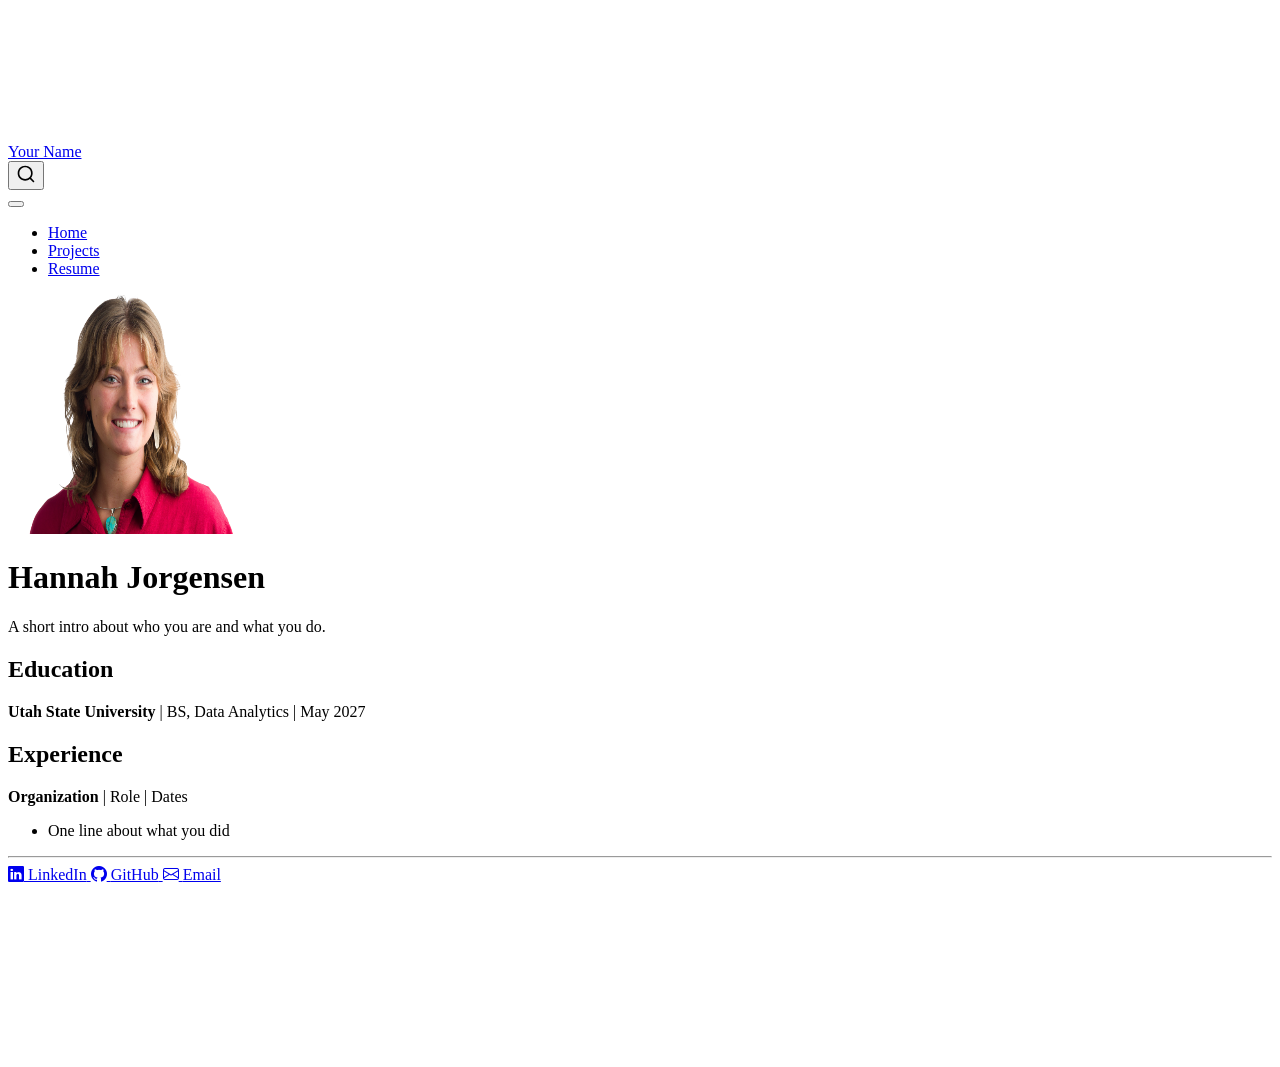
==== index.html @ 8a7c5dea "Built site for gh-pages" ====
<!DOCTYPE html>
<html xmlns="http://www.w3.org/1999/xhtml" lang="en" xml:lang="en"><head>

<meta charset="utf-8">
<meta name="generator" content="quarto-1.10.19">

<meta name="viewport" content="width=device-width, initial-scale=1.0, user-scalable=yes">


<title>Hannah Jorgensen – Your Name</title>
<style>
/* Default styles provided by pandoc.
** See https://pandoc.org/MANUAL.html#variables-for-html for config info.
*/
span.smallcaps{font-variant: small-caps;}
div.columns{display: flex; gap: 1.5em;}
div.column{flex: auto;}
@media screen {
div.columns{gap: min(4vw, 1.5em);}
div.column{overflow-x: auto;}
}
div.hanging-indent{margin-left: 1.5em; text-indent: -1.5em;}
ul.task-list{list-style: none;}
ul.task-list li input[type="checkbox"] {
  width: 0.8em;
  margin: 0 0.8em 0.2em -1em; /* quarto-specific, see https://github.com/quarto-dev/quarto-cli/issues/4556 */ 
  vertical-align: middle;
}
</style>


<script src="site_libs/quarto-nav/quarto-nav.js"></script>
<script src="site_libs/quarto-nav/headroom.min.js"></script>
<script src="site_libs/clipboard/clipboard.min.js"></script>
<script src="site_libs/quarto-search/autocomplete.umd.js"></script>
<script src="site_libs/quarto-search/fuse.min.js"></script>
<script src="site_libs/quarto-search/quarto-search.js"></script>
<meta name="quarto:offset" content="./">
<script src="site_libs/quarto-html/quarto.js" type="module"></script>
<script src="site_libs/quarto-html/tabsets/tabsets.js" type="module"></script>
<script src="site_libs/quarto-html/popper.min.js"></script>
<script src="site_libs/quarto-html/tippy.umd.min.js"></script>
<link href="site_libs/quarto-html/tippy.css" rel="stylesheet">
<link href="site_libs/quarto-html/quarto-syntax-highlighting-bf27225e3a48a9273f3daa8f8e829971.css" rel="stylesheet" id="quarto-text-highlighting-styles">
<script src="site_libs/bootstrap/bootstrap.min.js"></script>
<link href="site_libs/bootstrap/bootstrap-icons.css" rel="stylesheet">
<link href="site_libs/bootstrap/bootstrap-445b8638c3d06994fee0907d791121c4.min.css" rel="stylesheet" append-hash="true" id="quarto-bootstrap" data-mode="light">
<script id="quarto-search-options" type="application/json">{
  "location": "navbar",
  "copy-button": false,
  "collapse-after": 3,
  "panel-placement": "end",
  "type": "overlay",
  "limit": 50,
  "keyboard-shortcut": [
    "f",
    "/",
    "s"
  ],
  "show-item-context": false,
  "language": {
    "search-no-results-text": "No results",
    "search-matching-documents-text": "matching documents",
    "search-copy-link-title": "Copy link to search",
    "search-hide-matches-text": "Hide additional matches",
    "search-more-match-text": "more match in this document",
    "search-more-matches-text": "more matches in this document",
    "search-clear-button-title": "Clear",
    "search-text-placeholder": "",
    "search-detached-cancel-button-title": "Cancel",
    "search-submit-button-title": "Submit",
    "search-label": "Search"
  }
}</script>


<link rel="stylesheet" href="styles.css">
</head>

<body class="nav-fixed fullcontent quarto-light">

<div id="quarto-search-results"></div>
  <header id="quarto-header" class="headroom fixed-top">
    <nav class="navbar navbar-expand-lg " data-bs-theme="dark">
      <div class="navbar-container container-fluid">
      <div class="navbar-brand-container mx-auto">
    <a class="navbar-brand" href="./index.html">
    <span class="navbar-title">Your Name</span>
    </a>
  </div>
            <div id="quarto-search" class="" title="Search"></div>
          <button class="navbar-toggler" type="button" data-bs-toggle="collapse" data-bs-target="#navbarCollapse" aria-controls="navbarCollapse" role="menu" aria-expanded="false" aria-label="Toggle navigation" onclick="if (window.quartoToggleHeadroom) { window.quartoToggleHeadroom(); }">
  <span class="navbar-toggler-icon"></span>
</button>
          <div class="collapse navbar-collapse" id="navbarCollapse">
            <ul class="navbar-nav navbar-nav-scroll me-auto">
  <li class="nav-item">
    <a class="nav-link active" href="./index.html" aria-current="page"> 
<span class="menu-text">Home</span></a>
  </li>  
  <li class="nav-item">
    <a class="nav-link" href="./projects.html"> 
<span class="menu-text">Projects</span></a>
  </li>  
  <li class="nav-item">
    <a class="nav-link" href="./resume.html"> 
<span class="menu-text">Resume</span></a>
  </li>  
</ul>
          </div> <!-- /navcollapse -->
            <div class="quarto-navbar-tools">
</div>
      </div> <!-- /container-fluid -->
    </nav>
</header>
<!-- content -->
<div id="quarto-content" class="quarto-container page-columns page-rows-contents page-layout-article page-navbar">
<!-- sidebar -->
<!-- margin-sidebar -->
    
<!-- main -->
<div class="quarto-about-jolla">
  <img src="profile.jpg" class="about-image
  round " style="height: 15em; width: 15em;">
 <header id="title-block-header" class="quarto-title-block default">
<div class="quarto-title">
<h1 class="title">Hannah Jorgensen</h1>
</div>
<div class="quarto-title-meta">
  </div>
</header><main class="content" id="quarto-document-content">
<p>A short intro about who you are and what you do.</p>
<section id="education" class="level2">
<h2 data-anchor-id="education">Education</h2>
<p><strong>Utah State University</strong> | BS, Data Analytics | May 2027</p>
</section>
<section id="experience" class="level2">
<h2 data-anchor-id="experience">Experience</h2>
<p><strong>Organization</strong> | Role | Dates</p>
<ul>
<li>One line about what you did</li>
</ul>


</section>
</main> 
  <hr class="about-sep">
   <div class="about-links">
  <a href="/www.linkedin.com/in/hannah-jorg" class="about-link" rel="" target="">
    <i class="bi bi-linkedin"></i>
     <span class="about-link-text">LinkedIn</span>
  </a>
  <a href="https://github.com" class="about-link" rel="" target="">
    <i class="bi bi-github"></i>
     <span class="about-link-text">GitHub</span>
  </a>
  <a href="/hannahleejorgy@gmail.com" class="about-link" rel="" target="">
    <i class="bi bi-envelope"></i>
     <span class="about-link-text">Email</span>
  </a>
</div>
</div>
 <!-- /main -->
<script id="quarto-html-after-body" type="application/javascript">
  window.document.addEventListener("DOMContentLoaded", function (event) {
    const isCodeAnnotation = (el) => {
      for (const clz of el.classList) {
        if (clz.startsWith('code-annotation-')) {                     
          return true;
        }
      }
      return false;
    }
    const onCopySuccess = function(e) {
      // button target
      const button = e.trigger;
      // don't keep focus
      button.blur();
      // flash "checked"
      button.classList.add('code-copy-button-checked');
      var currentTitle = button.getAttribute("title");
      button.setAttribute("title", "Copied!");
      let tooltip;
      if (window.bootstrap) {
        button.setAttribute("data-bs-toggle", "tooltip");
        button.setAttribute("data-bs-placement", "left");
        button.setAttribute("data-bs-title", "Copied!");
        tooltip = new bootstrap.Tooltip(button, 
          { trigger: "manual", 
            customClass: "code-copy-button-tooltip",
            offset: [0, -8]});
        tooltip.show();    
      }
      setTimeout(function() {
        if (tooltip) {
          tooltip.hide();
          button.removeAttribute("data-bs-title");
          button.removeAttribute("data-bs-toggle");
          button.removeAttribute("data-bs-placement");
        }
        button.setAttribute("title", currentTitle);
        button.classList.remove('code-copy-button-checked');
      }, 1000);
      // clear code selection
      e.clearSelection();
    }
    const getTextToCopy = function(trigger) {
      const outerScaffold = trigger.parentElement.cloneNode(true);
      const codeEl = outerScaffold.querySelector('code');
      for (const childEl of codeEl.children) {
        if (isCodeAnnotation(childEl)) {
          childEl.remove();
        }
      }
      return codeEl.innerText;
    }
    const clipboard = new window.ClipboardJS('.code-copy-button:not([data-in-quarto-modal])', {
      text: getTextToCopy
    });
    clipboard.on('success', onCopySuccess);
    if (window.document.getElementById('quarto-embedded-source-code-modal')) {
      const clipboardModal = new window.ClipboardJS('.code-copy-button[data-in-quarto-modal]', {
        text: getTextToCopy,
        container: window.document.getElementById('quarto-embedded-source-code-modal')
      });
      clipboardModal.on('success', onCopySuccess);
    }
      var localhostRegex = new RegExp(/^(?:http|https):\/\/localhost\:?[0-9]*\//);
      var mailtoRegex = new RegExp(/^mailto:/);
        var filterRegex = new RegExp('/' + window.location.host + '/');
      var isInternal = (href) => {
          return filterRegex.test(href) || localhostRegex.test(href) || mailtoRegex.test(href);
      }
      // Inspect non-navigation links and adorn them if external
     var links = window.document.querySelectorAll('a[href]:not(.nav-link):not(.navbar-brand):not(.toc-action):not(.sidebar-link):not(.sidebar-item-toggle):not(.pagination-link):not(.no-external):not([aria-hidden]):not(.dropdown-item):not(.quarto-navigation-tool):not(.about-link)');
      for (var i=0; i<links.length; i++) {
        const link = links[i];
        if (!isInternal(link.href)) {
          // undo the damage that might have been done by quarto-nav.js in the case of
          // links that we want to consider external
          if (link.dataset.originalHref !== undefined) {
            link.href = link.dataset.originalHref;
          }
        }
      }
    function tippyHover(el, contentFn, onTriggerFn, onUntriggerFn) {
      const config = {
        allowHTML: true,
        maxWidth: 500,
        delay: 100,
        arrow: false,
        appendTo: function(el) {
            return el.parentElement;
        },
        interactive: true,
        interactiveBorder: 10,
        theme: 'quarto',
        placement: 'bottom-start',
      };
      if (contentFn) {
        config.content = contentFn;
      }
      if (onTriggerFn) {
        config.onTrigger = onTriggerFn;
      }
      if (onUntriggerFn) {
        config.onUntrigger = onUntriggerFn;
      }
      window.tippy(el, config); 
    }
    const noterefs = window.document.querySelectorAll('a[role="doc-noteref"]');
    for (var i=0; i<noterefs.length; i++) {
      const ref = noterefs[i];
      tippyHover(ref, function() {
        // use id or data attribute instead here
        let href = ref.getAttribute('data-footnote-href') || ref.getAttribute('href');
        try { href = new URL(href).hash; } catch {}
        const id = href.replace(/^#\/?/, "");
        const note = window.document.getElementById(id);
        if (note) {
          return note.innerHTML;
        } else {
          return "";
        }
      });
    }
    const xrefs = window.document.querySelectorAll('a.quarto-xref');
    const processXRef = (id, note) => {
      // Strip column container classes
      const stripColumnClz = (el) => {
        el.classList.remove("page-full", "page-columns");
        if (el.children) {
          for (const child of el.children) {
            stripColumnClz(child);
          }
        }
      }
      stripColumnClz(note)
      if (id === null || id.startsWith('sec-')) {
        // Special case sections, only their first couple elements
        const container = document.createElement("div");
        if (note.children && note.children.length > 2) {
          container.appendChild(note.children[0].cloneNode(true));
          for (let i = 1; i < note.children.length; i++) {
            const child = note.children[i];
            if (child.tagName === "P" && child.innerText === "") {
              continue;
            } else {
              container.appendChild(child.cloneNode(true));
              break;
            }
          }
          if (window.Quarto?.typesetMath) {
            window.Quarto.typesetMath(container);
          }
          return container.innerHTML
        } else {
          if (window.Quarto?.typesetMath) {
            window.Quarto.typesetMath(note);
          }
          return note.innerHTML;
        }
      } else {
        // Remove any anchor links if they are present
        const anchorLink = note.querySelector('a.anchorjs-link');
        if (anchorLink) {
          anchorLink.remove();
        }
        if (window.Quarto?.typesetMath) {
          window.Quarto.typesetMath(note);
        }
        if (note.classList.contains("callout")) {
          return note.outerHTML;
        } else {
          return note.innerHTML;
        }
      }
    }
    for (var i=0; i<xrefs.length; i++) {
      const xref = xrefs[i];
      tippyHover(xref, undefined, function(instance) {
        instance.disable();
        let url = xref.getAttribute('href');
        let hash = undefined; 
        if (url.startsWith('#')) {
          hash = url;
        } else {
          try { hash = new URL(url).hash; } catch {}
        }
        if (hash) {
          const id = hash.replace(/^#\/?/, "");
          const note = window.document.getElementById(id);
          if (note !== null) {
            try {
              const html = processXRef(id, note.cloneNode(true));
              instance.setContent(html);
            } finally {
              instance.enable();
              instance.show();
            }
          } else {
            // See if we can fetch this
            fetch(url.split('#')[0])
            .then(res => res.text())
            .then(html => {
              const parser = new DOMParser();
              const htmlDoc = parser.parseFromString(html, "text/html");
              const note = htmlDoc.getElementById(id);
              if (note !== null) {
                const html = processXRef(id, note);
                instance.setContent(html);
              } 
            }).finally(() => {
              instance.enable();
              instance.show();
            });
          }
        } else {
          // See if we can fetch a full url (with no hash to target)
          // This is a special case and we should probably do some content thinning / targeting
          fetch(url)
          .then(res => res.text())
          .then(html => {
            const parser = new DOMParser();
            const htmlDoc = parser.parseFromString(html, "text/html");
            const note = htmlDoc.querySelector('main.content');
            if (note !== null) {
              // This should only happen for chapter cross references
              // (since there is no id in the URL)
              // remove the first header
              if (note.children.length > 0 && note.children[0].tagName === "HEADER") {
                note.children[0].remove();
              }
              const html = processXRef(null, note);
              instance.setContent(html);
            } 
          }).finally(() => {
            instance.enable();
            instance.show();
          });
        }
      }, function(instance) {
      });
    }
        let selectedAnnoteEl;
        const selectorForAnnotation = ( cell, annotation) => {
          let cellAttr = 'data-code-cell="' + cell + '"';
          let lineAttr = 'data-code-annotation="' +  annotation + '"';
          const selector = 'span[' + cellAttr + '][' + lineAttr + ']';
          return selector;
        }
        const selectCodeLines = (annoteEl) => {
          const doc = window.document;
          const targetCell = annoteEl.getAttribute("data-target-cell");
          const targetAnnotation = annoteEl.getAttribute("data-target-annotation");
          const annoteSpan = window.document.querySelector(selectorForAnnotation(targetCell, targetAnnotation));
          const lines = annoteSpan.getAttribute("data-code-lines").split(",");
          const lineIds = lines.map((line) => {
            return targetCell + "-" + line;
          })
          let top = null;
          let height = null;
          let parent = null;
          if (lineIds.length > 0) {
              //compute the position of the single el (top and bottom and make a div)
              const el = window.document.getElementById(lineIds[0]);
              top = el.offsetTop;
              height = el.offsetHeight;
              parent = el.parentElement.parentElement;
            if (lineIds.length > 1) {
              const lastEl = window.document.getElementById(lineIds[lineIds.length - 1]);
              const bottom = lastEl.offsetTop + lastEl.offsetHeight;
              height = bottom - top;
            }
            if (top !== null && height !== null && parent !== null) {
              // cook up a div (if necessary) and position it 
              let div = window.document.getElementById("code-annotation-line-highlight");
              if (div === null) {
                div = window.document.createElement("div");
                div.setAttribute("id", "code-annotation-line-highlight");
                div.style.position = 'absolute';
                parent.appendChild(div);
              }
              div.style.top = top - 2 + "px";
              div.style.height = height + 4 + "px";
              div.style.left = 0;
              let gutterDiv = window.document.getElementById("code-annotation-line-highlight-gutter");
              if (gutterDiv === null) {
                gutterDiv = window.document.createElement("div");
                gutterDiv.setAttribute("id", "code-annotation-line-highlight-gutter");
                gutterDiv.style.position = 'absolute';
                const codeCell = window.document.getElementById(targetCell);
                const gutter = codeCell.querySelector('.code-annotation-gutter');
                gutter.appendChild(gutterDiv);
              }
              gutterDiv.style.top = top - 2 + "px";
              gutterDiv.style.height = height + 4 + "px";
            }
            selectedAnnoteEl = annoteEl;
          }
        };
        const unselectCodeLines = () => {
          const elementsIds = ["code-annotation-line-highlight", "code-annotation-line-highlight-gutter"];
          elementsIds.forEach((elId) => {
            const div = window.document.getElementById(elId);
            if (div) {
              div.remove();
            }
          });
          selectedAnnoteEl = undefined;
        };
          // Handle positioning of the toggle
      window.addEventListener(
        "resize",
        throttle(() => {
          elRect = undefined;
          if (selectedAnnoteEl) {
            selectCodeLines(selectedAnnoteEl);
          }
        }, 10)
      );
      function throttle(fn, ms) {
      let throttle = false;
      let timer;
        return (...args) => {
          if(!throttle) { // first call gets through
              fn.apply(this, args);
              throttle = true;
          } else { // all the others get throttled
              if(timer) clearTimeout(timer); // cancel #2
              timer = setTimeout(() => {
                fn.apply(this, args);
                timer = throttle = false;
              }, ms);
          }
        };
      }
        // Attach click handler to the DT
        const annoteDls = window.document.querySelectorAll('dt[data-target-cell]');
        for (const annoteDlNode of annoteDls) {
          annoteDlNode.addEventListener('click', (event) => {
            const clickedEl = event.target;
            if (clickedEl !== selectedAnnoteEl) {
              unselectCodeLines();
              const activeEl = window.document.querySelector('dt[data-target-cell].code-annotation-active');
              if (activeEl) {
                activeEl.classList.remove('code-annotation-active');
              }
              selectCodeLines(clickedEl);
              clickedEl.classList.add('code-annotation-active');
            } else {
              // Unselect the line
              unselectCodeLines();
              clickedEl.classList.remove('code-annotation-active');
            }
          });
        }
    const findCites = (el) => {
      const parentEl = el.parentElement;
      if (parentEl) {
        const cites = parentEl.dataset.cites;
        if (cites) {
          return {
            el,
            cites: cites.split(' ')
          };
        } else {
          return findCites(el.parentElement)
        }
      } else {
        return undefined;
      }
    };
    var bibliorefs = window.document.querySelectorAll('a[role="doc-biblioref"]');
    for (var i=0; i<bibliorefs.length; i++) {
      const ref = bibliorefs[i];
      const citeInfo = findCites(ref);
      if (citeInfo) {
        tippyHover(citeInfo.el, function() {
          var popup = window.document.createElement('div');
          citeInfo.cites.forEach(function(cite) {
            var citeDiv = window.document.createElement('div');
            citeDiv.classList.add('hanging-indent');
            citeDiv.classList.add('csl-entry');
            var biblioDiv = window.document.getElementById('ref-' + cite);
            if (biblioDiv) {
              citeDiv.innerHTML = biblioDiv.innerHTML;
            }
            popup.appendChild(citeDiv);
          });
          return popup.innerHTML;
        });
      }
    }
  });
  </script>
</div> <!-- /content -->




</body></html>
---- site_libs/quarto-html/tippy.css ----
.tippy-box[data-animation=fade][data-state=hidden]{opacity:0}[data-tippy-root]{max-width:calc(100vw - 10px)}.tippy-box{position:relative;background-color:#333;color:#fff;border-radius:4px;font-size:14px;line-height:1.4;white-space:normal;outline:0;transition-property:transform,visibility,opacity}.tippy-box[data-placement^=top]>.tippy-arrow{bottom:0}.tippy-box[data-placement^=top]>.tippy-arrow:before{bottom:-7px;left:0;border-width:8px 8px 0;border-top-color:initial;transform-origin:center top}.tippy-box[data-placement^=bottom]>.tippy-arrow{top:0}.tippy-box[data-placement^=bottom]>.tippy-arrow:before{top:-7px;left:0;border-width:0 8px 8px;border-bottom-color:initial;transform-origin:center bottom}.tippy-box[data-placement^=left]>.tippy-arrow{right:0}.tippy-box[data-placement^=left]>.tippy-arrow:before{border-width:8px 0 8px 8px;border-left-color:initial;right:-7px;transform-origin:center left}.tippy-box[data-placement^=right]>.tippy-arrow{left:0}.tippy-box[data-placement^=right]>.tippy-arrow:before{left:-7px;border-width:8px 8px 8px 0;border-right-color:initial;transform-origin:center right}.tippy-box[data-inertia][data-state=visible]{transition-timing-function:cubic-bezier(.54,1.5,.38,1.11)}.tippy-arrow{width:16px;height:16px;color:#333}.tippy-arrow:before{content:"";position:absolute;border-color:transparent;border-style:solid}.tippy-content{position:relative;padding:5px 9px;z-index:1}
---- site_libs/quarto-html/quarto-syntax-highlighting-bf27225e3a48a9273f3daa8f8e829971.css ----
/* quarto syntax highlight colors */
:root {
  --quarto-hl-ot-color: #003B4F;
  --quarto-hl-at-color: #657422;
  --quarto-hl-ss-color: #20794D;
  --quarto-hl-an-color: #5E5E5E;
  --quarto-hl-fu-color: #4758AB;
  --quarto-hl-st-color: #20794D;
  --quarto-hl-cf-color: #003B4F;
  --quarto-hl-op-color: #5E5E5E;
  --quarto-hl-er-color: #AD0000;
  --quarto-hl-bn-color: #AD0000;
  --quarto-hl-al-color: #AD0000;
  --quarto-hl-va-color: #111111;
  --quarto-hl-bu-color: inherit;
  --quarto-hl-ex-color: inherit;
  --quarto-hl-pp-color: #AD0000;
  --quarto-hl-in-color: #5E5E5E;
  --quarto-hl-vs-color: #20794D;
  --quarto-hl-wa-color: #5E5E5E;
  --quarto-hl-do-color: #5E5E5E;
  --quarto-hl-im-color: #00769E;
  --quarto-hl-ch-color: #20794D;
  --quarto-hl-dt-color: #AD0000;
  --quarto-hl-fl-color: #AD0000;
  --quarto-hl-co-color: #5E5E5E;
  --quarto-hl-cv-color: #5E5E5E;
  --quarto-hl-cn-color: #8f5902;
  --quarto-hl-sc-color: #5E5E5E;
  --quarto-hl-dv-color: #AD0000;
  --quarto-hl-kw-color: #003B4F;
}

/* other quarto variables */
:root {
  --quarto-font-monospace: SFMono-Regular, Menlo, Monaco, Consolas, "Liberation Mono", "Courier New", monospace;
}

/* syntax highlight based on Pandoc's rules */
pre > code.sourceCode > span {
  color: #003B4F;
}

code.sourceCode > span {
  color: #003B4F;
}

div.sourceCode,
div.sourceCode pre.sourceCode {
  color: #003B4F;
}

/* Normal */
code span {
  color: #003B4F;
}

/* Alert */
code span.al {
  color: #AD0000;
  font-style: inherit;
}

/* Annotation */
code span.an {
  color: #5E5E5E;
  font-style: inherit;
}

/* Attribute */
code span.at {
  color: #657422;
  font-style: inherit;
}

/* BaseN */
code span.bn {
  color: #AD0000;
  font-style: inherit;
}

/* BuiltIn */
code span.bu {
  font-style: inherit;
}

/* ControlFlow */
code span.cf {
  color: #003B4F;
  font-weight: bold;
  font-style: inherit;
}

/* Char */
code span.ch {
  color: #20794D;
  font-style: inherit;
}

/* Constant */
code span.cn {
  color: #8f5902;
  font-style: inherit;
}

/* Comment */
code span.co {
  color: #5E5E5E;
  font-style: inherit;
}

/* CommentVar */
code span.cv {
  color: #5E5E5E;
  font-style: italic;
}

/* Documentation */
code span.do {
  color: #5E5E5E;
  font-style: italic;
}

/* DataType */
code span.dt {
  color: #AD0000;
  font-style: inherit;
}

/* DecVal */
code span.dv {
  color: #AD0000;
  font-style: inherit;
}

/* Error */
code span.er {
  color: #AD0000;
  font-style: inherit;
}

/* Extension */
code span.ex {
  font-style: inherit;
}

/* Float */
code span.fl {
  color: #AD0000;
  font-style: inherit;
}

/* Function */
code span.fu {
  color: #4758AB;
  font-style: inherit;
}

/* Import */
code span.im {
  color: #00769E;
  font-style: inherit;
}

/* Information */
code span.in {
  color: #5E5E5E;
  font-style: inherit;
}

/* Keyword */
code span.kw {
  color: #003B4F;
  font-weight: bold;
  font-style: inherit;
}

/* Operator */
code span.op {
  color: #5E5E5E;
  font-style: inherit;
}

/* Other */
code span.ot {
  color: #003B4F;
  font-style: inherit;
}

/* Preprocessor */
code span.pp {
  color: #AD0000;
  font-style: inherit;
}

/* SpecialChar */
code span.sc {
  color: #5E5E5E;
  font-style: inherit;
}

/* SpecialString */
code span.ss {
  color: #20794D;
  font-style: inherit;
}

/* String */
code span.st {
  color: #20794D;
  font-style: inherit;
}

/* Variable */
code span.va {
  color: #111111;
  font-style: inherit;
}

/* VerbatimString */
code span.vs {
  color: #20794D;
  font-style: inherit;
}

/* Warning */
code span.wa {
  color: #5E5E5E;
  font-style: italic;
}

.prevent-inlining {
  content: "</";
}

/*# sourceMappingURL=8be38f48d34c45af72792cbd699585e7.css.map */
---- styles.css ----
/* Your custom styles go here. Example: */

/* h2 { color: #2c3e50; } */
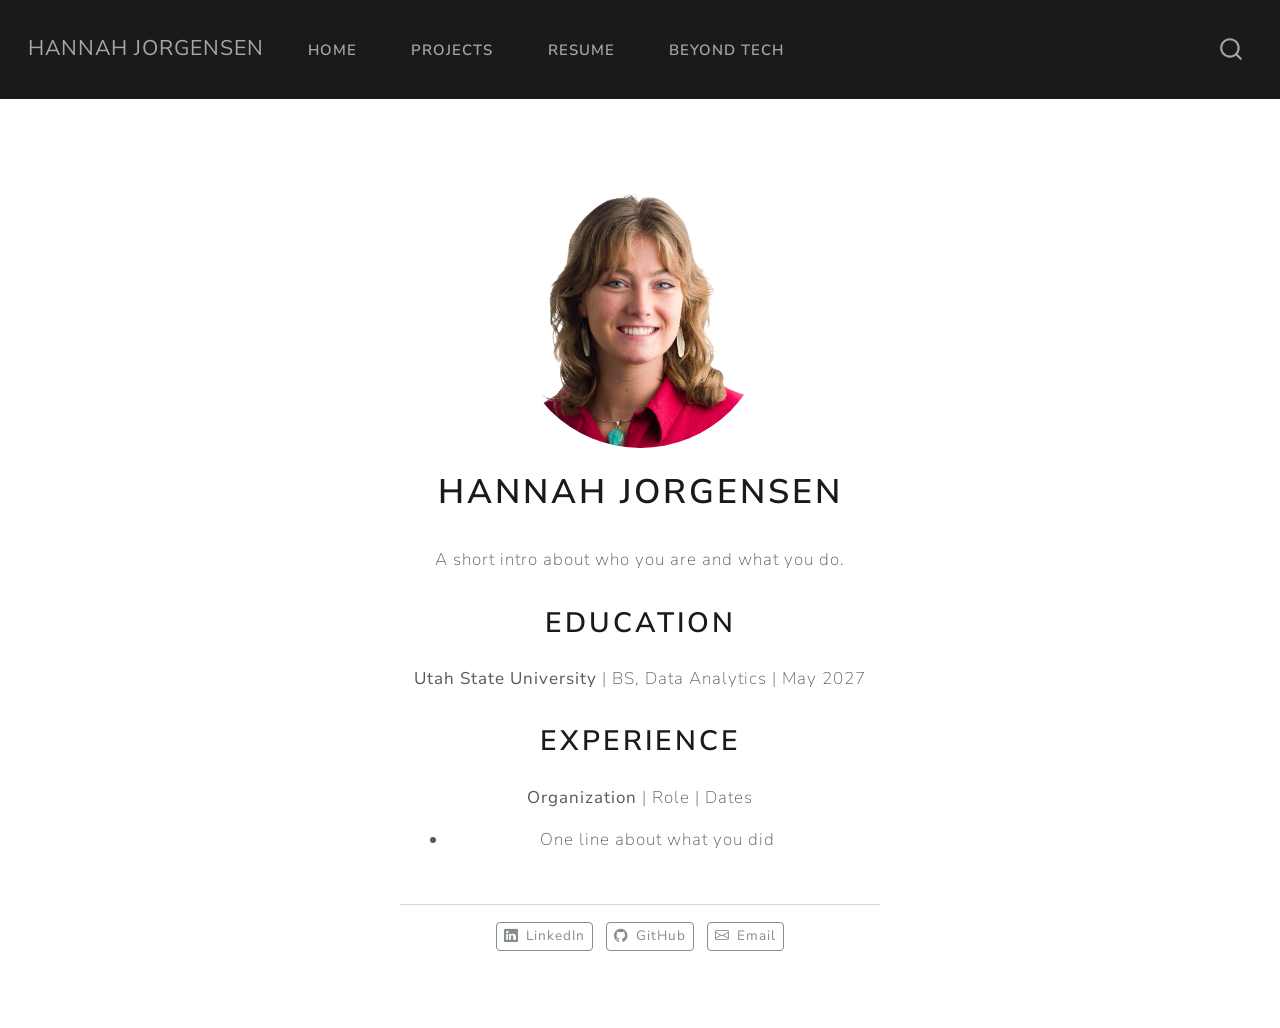
==== commit c505da48: "Built site for gh-pages" ====
--- a/index.html
+++ b/index.html
@@ -7,7 +7,7 @@
 <meta name="viewport" content="width=device-width, initial-scale=1.0, user-scalable=yes">
 
 
-<title>Hannah Jorgensen – Your Name</title>
+<title>Hannah Jorgensen</title>
 <style>
 /* Default styles provided by pandoc.
 ** See https://pandoc.org/MANUAL.html#variables-for-html for config info.
@@ -44,7 +44,7 @@
 <link href="site_libs/quarto-html/quarto-syntax-highlighting-bf27225e3a48a9273f3daa8f8e829971.css" rel="stylesheet" id="quarto-text-highlighting-styles">
 <script src="site_libs/bootstrap/bootstrap.min.js"></script>
 <link href="site_libs/bootstrap/bootstrap-icons.css" rel="stylesheet">
-<link href="site_libs/bootstrap/bootstrap-445b8638c3d06994fee0907d791121c4.min.css" rel="stylesheet" append-hash="true" id="quarto-bootstrap" data-mode="light">
+<link href="site_libs/bootstrap/bootstrap-b0ee52e4dc8db0fb1c3a6dbd8a6b6139.min.css" rel="stylesheet" append-hash="true" id="quarto-bootstrap" data-mode="light">
 <script id="quarto-search-options" type="application/json">{
   "location": "navbar",
   "copy-button": false,
@@ -85,7 +85,7 @@
       <div class="navbar-container container-fluid">
       <div class="navbar-brand-container mx-auto">
     <a class="navbar-brand" href="./index.html">
-    <span class="navbar-title">Your Name</span>
+    <span class="navbar-title">Hannah Jorgensen</span>
     </a>
   </div>
             <div id="quarto-search" class="" title="Search"></div>
@@ -105,6 +105,10 @@
   <li class="nav-item">
     <a class="nav-link" href="./resume.html"> 
 <span class="menu-text">Resume</span></a>
+  </li>  
+  <li class="nav-item">
+    <a class="nav-link" href="./fun.html"> 
+<span class="menu-text">Beyond Tech</span></a>
   </li>  
 </ul>
           </div> <!-- /navcollapse -->
@@ -146,15 +150,15 @@
 </main> 
   <hr class="about-sep">
    <div class="about-links">
-  <a href="/www.linkedin.com/in/hannah-jorg" class="about-link" rel="" target="">
+  <a href="https://www.linkedin.com/in/hannah-jorg" class="about-link" rel="" target="">
     <i class="bi bi-linkedin"></i>
      <span class="about-link-text">LinkedIn</span>
   </a>
-  <a href="https://github.com" class="about-link" rel="" target="">
+  <a href="https://github.com/hannahjo09" class="about-link" rel="" target="">
     <i class="bi bi-github"></i>
      <span class="about-link-text">GitHub</span>
   </a>
-  <a href="/hannahleejorgy@gmail.com" class="about-link" rel="" target="">
+  <a href="mailto:hannahleejorgy@gmail.com" class="about-link" rel="" target="">
     <i class="bi bi-envelope"></i>
      <span class="about-link-text">Email</span>
   </a>
@@ -227,7 +231,7 @@
     }
       var localhostRegex = new RegExp(/^(?:http|https):\/\/localhost\:?[0-9]*\//);
       var mailtoRegex = new RegExp(/^mailto:/);
-        var filterRegex = new RegExp('/' + window.location.host + '/');
+        var filterRegex = new RegExp("https:\/\/hannahjo09\.github\.io\/");
       var isInternal = (href) => {
           return filterRegex.test(href) || localhostRegex.test(href) || mailtoRegex.test(href);
       }
